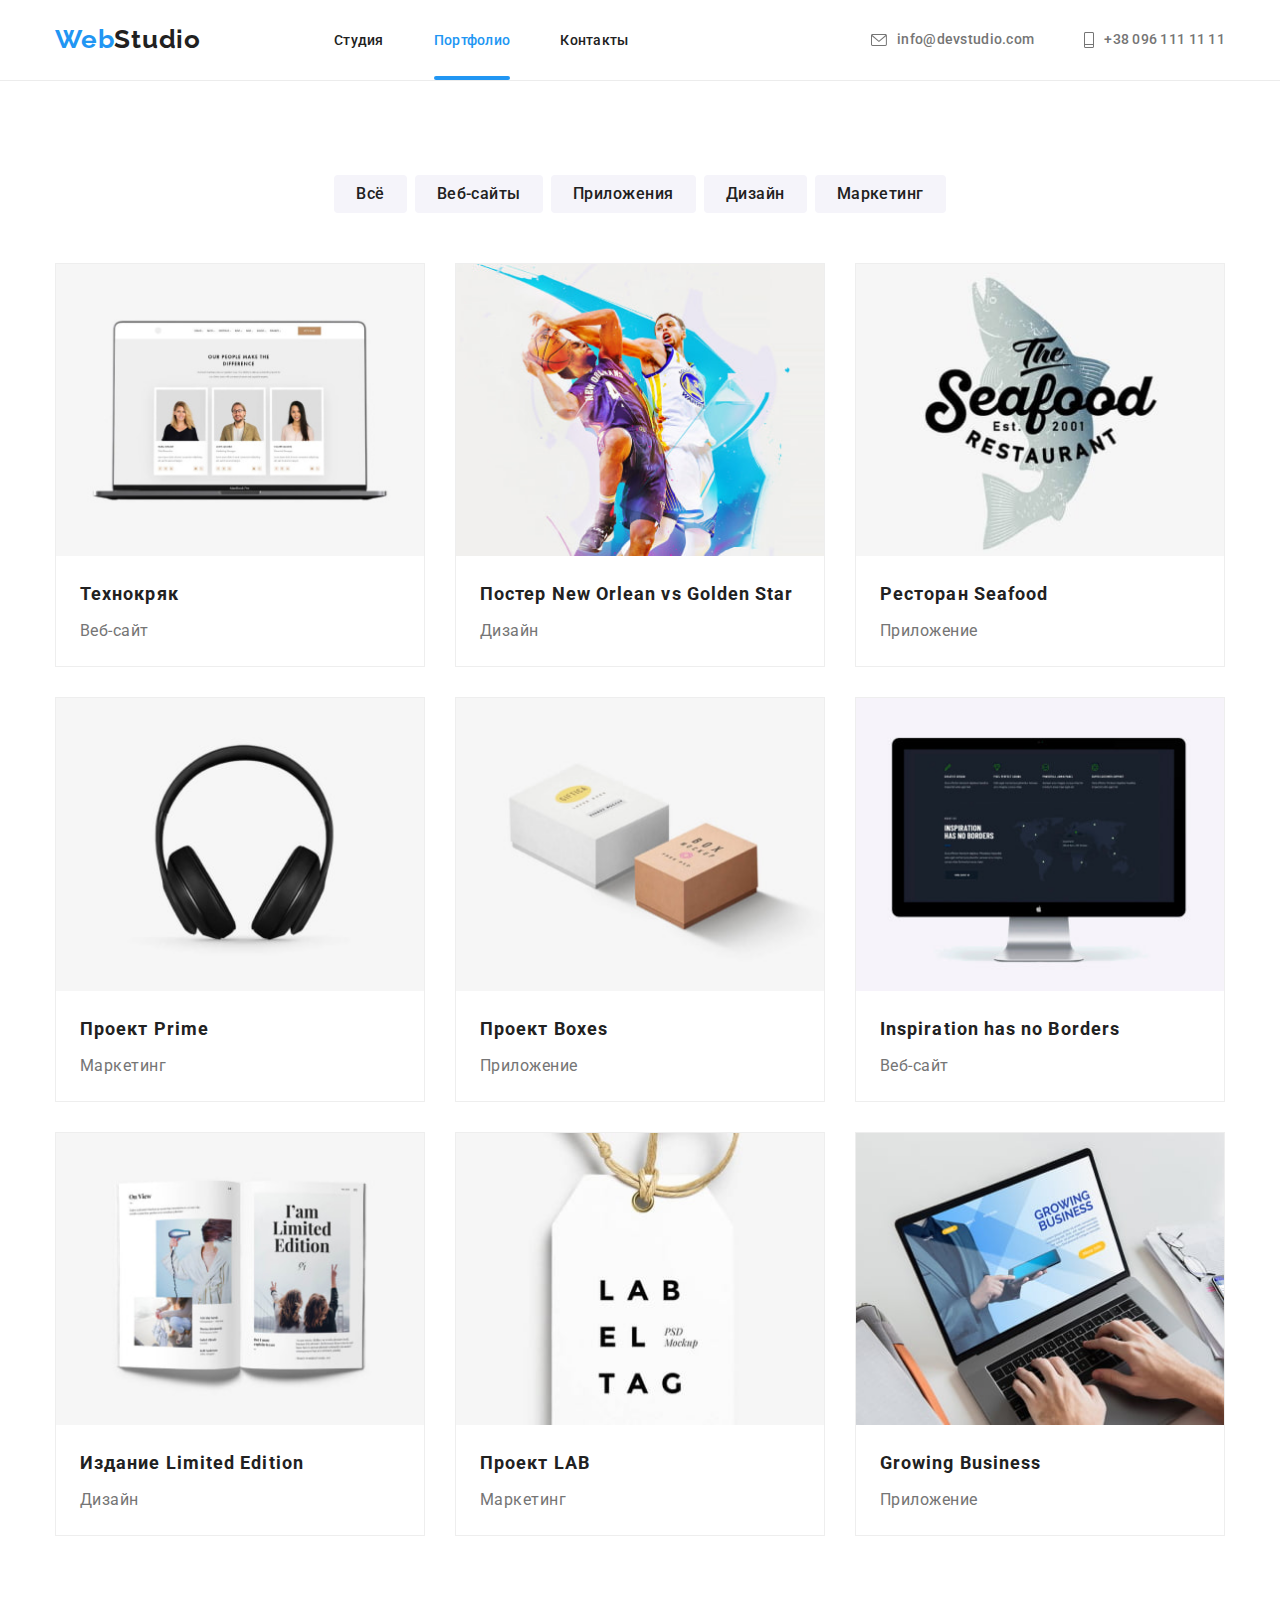
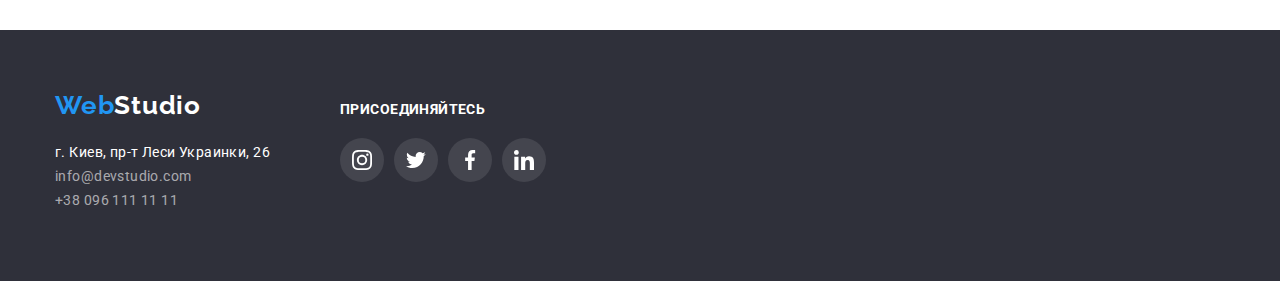
==== portfolio.html @ 9155a0b6 "Homework 6" ====
<!DOCTYPE html>
<html lang="ru">
<head>
    <meta charset="UTF-8">
    <meta http-equiv="X-UA-Compatible" content="IE=edge">
    <meta name="viewport" content="width=device-width, initial-scale=1.0">
    <title>Document</title>
    <link rel="stylesheet" href="./css/modern-normalize.css">
    <link rel="stylesheet" href="./css/common.css">
    <link rel="stylesheet" href="./css/portfolio.css">
    <link rel="preconnect" href="https://fonts.gstatic.com">
    <link href="https://fonts.googleapis.com/css2?family=Raleway:wght@700&family=Roboto:wght@400;500;700;900&display=swap"
          rel="stylesheet">
</head>
<body>
    <!-- Шапка сайта -->
    <header class="header">
        <div class="container">
            <nav class="nav-links">
                <a href="./index.html" class="logo-title"><span class="logo-title-web">Web</span>Studio</a>
              <ul class="nav-menu">
                <li><a href="./index.html" class="link">Студия</a></li>
                <li><a href="" class="current-link">Портфолио</a></li>
                <li><a href="" class="link">Контакты</a></li>
              </ul>
            </nav>
         <ul class="contact-items">
            <li class="contact-items-button"><a href="mailto:info@devstudio.com" class="mail">
                    <svg class="button-icon" width="16" height="12">
                        <use href="./images/sprite.svg#envelope"></use>
                    </svg>info@devstudio.com</a>
            </li>
            <li><a href="tel:+380961111111" class="tel">
                    <svg class="button-icon" width="10" height="16">
                        <use href="./images/sprite.svg#phone"></use>
                    </svg>+38 096 111 11 11</a>
                </li>
         </ul>
        </div>
    </header>
    <main>
        <section class="portfolio">
          <div class="container">
            <ul class="nav-buttons">
              <li><button type="button" class="button">Всё</button></li>
              <li><button type="button" class="button">Веб-сайты</button></li>
              <li><button type="button" class="button">Приложения</button></li>
              <li><button type="button" class="button">Дизайн</button></li>
              <li><button type="button" class="button">Маркетинг</button></li>
            </ul>
          </div>
        <div class="container">
          <ul class="project-list">
            <li class="project-item">
                <article class="card">
                    <div class="card-thumb">
                        <img src="./images/img-port-technokriak.jpg" alt="Фотография веб-сайта Технокряк" width="370">
                      <div class="thumb-overlay">
                        <p class="overlay-text">Технокряк это современная площадка распространения коронавируса. Компании используют эту платформу для цифрового шпионажа и атак на защищённые серверы конкурентов.</p>
                      </div>
                    </div>
                <div class="card-content">
                        <h3 class="project-title">Технокряк</h3>
                        <p class="project-type">Веб-сайт</p>
                    </div> 
                </article>
            </li>
            <li class="project-item">
                <article class="card">
                    <div class="card-thumb">
                        <img src="./images/img-port-new-orlean.jpg" alt="Фотография дизайна постера" width="370">
                    <div class="thumb-overlay">
                        <p class="overlay-text">Технокряк это современная площадка распространения коронавируса. Компании используют эту
                            платформу для цифрового шпионажа и атак на защищённые серверы конкурентов.</p>
                    </div>
                    </div>
                    <div class="card-content">
                        <h3 class="project-title">Постер New Orlean vs Golden Star</h3>
                        <p class="project-type">Дизайн</p>
                    </div>
                </article>
            </li>
            <li class="project-item">
                <article class="card">
                    <div class="card-thumb">
                        <img src="./images/img-port-seafood.jpg" alt="Фотография приложения ресторана" width="370">
                    <div class="thumb-overlay">
                        <p class="overlay-text">Технокряк это современная площадка распространения коронавируса. Компании используют эту
                            платформу для цифрового шпионажа и атак на защищённые серверы конкурентов.</p>
                    </div>
                    </div>
                    <div class="card-content">
                        <h3 class="project-title">Ресторан Seafood</h3>
                        <p class="project-type">Приложение</p>
                    </div>
                </article>
            </li>
            <li class="project-item">
                <article class="card">
                    <div class="card-thumb">
                        <img src="./images/img-port-prime.jpg" alt="Фотография маркетинг-проекта" width="370">
                    <div class="thumb-overlay">
                        <p class="overlay-text">Технокряк это современная площадка распространения коронавируса. Компании используют эту
                            платформу для цифрового шпионажа и атак на защищённые серверы конкурентов.</p>
                    </div></div>
                    <div class="card-content">
                        <h3 class="project-title">Проект Prime</h3>
                        <p class="project-type">Маркетинг</p>
                    </div>
                </article>
            </li>
            <li class="project-item">
                <article class="card">
                    <div class="card-thumb">
                        <img src="./images/img-port-boxes.jpg" alt="Фотография приложения проекта" width="370">
                        <div class="thumb-overlay">
                            <p class="overlay-text">Технокряк это современная площадка распространения коронавируса. Компании используют эту
                                платформу для цифрового шпионажа и атак на защищённые серверы конкурентов.</p>
                        </div>
                    </div>
                     <div class="card-content">
                        <h3 class="project-title">Проект Boxes</h3>
                        <p class="project-type">Приложение</p>
                    </div>
                </article>
            </li>
            <li class="project-item">
                <article class="card">
                    <div class="card-thumb">
                        <img src="./images/img-port-inspiration.jpg" alt="Фотография веб-сайта" width="370">
                        <div class="thumb-overlay">
                            <p class="overlay-text">Технокряк это современная площадка распространения коронавируса. Компании используют эту
                                платформу для цифрового шпионажа и атак на защищённые серверы конкурентов.</p>
                        </div>
                    </div>
                    <div class="card-content">
                        <h3 class="project-title">Inspiration has no Borders</h3>
                        <p class="project-type">Веб-сайт</p>
                    </div>
                </article>
            </li>
            <li class="project-item">
                <article class="card">
                    <div class="card-thumb">
                        <img src="./images/img-port-edition.jpg" alt="Фотография дизайна издания" width="370">
                        <div class="thumb-overlay">
                            <p class="overlay-text">Технокряк это современная площадка распространения коронавируса. Компании используют эту
                                платформу для цифрового шпионажа и атак на защищённые серверы конкурентов.</p>
                        </div>
                    </div>
                    <div class="card-content">
                        <h3 class="project-title">Издание Limited Edition</h3>
                        <p class="project-type">Дизайн</p>
                    </div>
                </article>
            </li>
            <li class="project-item">
                <article class="card">
                    <div class="card-thumb">
                        <img src="./images/img-port-lab.jpg" alt="Фотография маркетинг-проекта" width="370">
                        <div class="thumb-overlay">
                            <p class="overlay-text">Технокряк это современная площадка распространения коронавируса. Компании используют эту
                                платформу для цифрового шпионажа и атак на защищённые серверы конкурентов.</p>
                        </div>
                    </div>
                    <div class="card-content">
                        <h3 class="project-title">Проект LAB</h3>
                        <p class="project-type">Маркетинг</p>
                    </div>
                </article>
            </li>
            <li class="project-item">
                <article class="card">
                    <div class="card-thumb">
                        <img src="./images/img-port-business.jpg" alt="Фотография приложения" width="370">
                        <div class="thumb-overlay">
                            <p class="overlay-text">Технокряк это современная площадка распространения коронавируса. Компании используют эту
                                платформу для цифрового шпионажа и атак на защищённые серверы конкурентов.</p>
                        </div>
                    </div>
                    <div class="card-content">
                        <h3 class="project-title">Growing Business</h3>
                        <p class="project-type">Приложение</p>
                    </div>
                </article>
            </li>
          </ul>
         </div>
        </section>    
    </main>
    <footer class="footer">
        <div class="container">
            <div class="contact-section">
                <a href="./index.html" class="logo-title"><span class="logo-title-web">Web</span>Studio</a>
                <address>
                    <a href="" class="address">г. Киев, пр-т Леси Украинки, 26</a>
                    <ul class="contact-list">
                        <li><a href="mailto:info@devstudio.com" class="mail">info@devstudio.com</a>
                        </li>
                        <li><a href="tel:+380961111111" class="tel">+38 096 111 11 11</a>
                        </li>
                    </ul>
                </address>
            </div>
            <div class="menu-social-links">
                <h3 class="join-us">Присоединяйтесь</h3>
                <ul class="social-links">
                    <li>
                        <a href="">
                            <div class="social-links-icon-footer">
                                <svg class="instagram-icon" width="20" height="20">
                                    <use href="./images/sprite.svg#instagram"></use>
                                </svg>
                            </div>
                        </a>
                    </li>
                    <li>
                        <a href="">
                            <div class="social-links-icon-footer">
                                <svg class="twitter-icon" width="20" height="20">
                                    <use href="./images/sprite.svg#twitter"></use>
                                </svg>
                            </div>
                        </a>
                    </li>
                    <li>
                        <a href="">
                            <div class="social-links-icon-footer">
                                <svg class="facebook-icon" width="20" height="20">
                                    <use href="./images/sprite.svg#facebook"></use>
                                </svg>
                            </div>
                        </a>
                    </li>
                    <li>
                        <a href="">
                            <div class="social-links-icon-footer">
                                <svg class="linkedin-icon" width="20" height="20">
                                    <use href="./images/sprite.svg#linkedin"></use>
                                </svg>
                            </div>
                        </a>
                    </li>
                </ul>
            </div>
        </div>
    </footer>
    </body>
</html>
---- css/common.css ----
:root {
  --white-text: #ffffff;
  --white-text-op60: rgba(255, 255, 255, 0.6);
  --black-text: #212121;
  --grey-text: #757575;
  --blue-text: #2196f3;

  --white: #ffffff;
  --ghost-white: #f5f4fa;
  --black: #2f303a;
  --blue: #2196f3;

  --grey-icon: #afb1b8;
  --accent-icon: #2196f3;
}

/* Применяем основное семейство шрифтов для всего документа и ссылок */

body {
  font-family: 'Roboto', sans-serif;
}
/* Header */

/* Цвет фона хедера */
.header {
  background-color: var(--white);
}

/* Переназначаем шрифт для логотипа*/
.header .logo-title {
  font-family: 'Raleway', sans-serif;
  font-weight: 700;
  font-size: 26px;
  line-height: 1.2;
  letter-spacing: 0.03em;
  text-align: left;

  color: var(--black-text);
}
/* Переназначаем цвет для текста логотипа web */

.logo-title-web {
  color: var(--blue-text);
}

/* Шрифт для ссылок меню хедера */

.nav-menu a {
  font-weight: 500;
  font-size: 14px;
  line-height: 1.15;
  letter-spacing: 0.02em;
  color: var(--black-text);
  transition: color 250ms cubic-bezier(0.4, 0, 0.2, 1);
}

/* Псевдоклассы hover, focus, active для хедера */
.nav-menu .link:hover,
.nav-menu .link:focus,
.nav-menu .link:active {
  color: var(--blue-text);
}

/* Подсветка страницы, на которой находится пользователь */
.nav-menu .current-link {
  position: relative;
  color: var(--blue-text);
  display: block;
}

/* Делаем подчёркивание ссылки текущей страницы  */

.nav-menu .current-link::after {
  content: '';
  position: absolute;
  display: inline-block;
  left: 0;
  bottom: 0;
  width: 100%;
  height: 4px;
  background-color: var(--accent-icon);
  border-radius: 2px;
}

/* Шрифт для электронной почты в хедере и выравнивание иконки и адреса*/
.header .mail {
  font-weight: 500;
  font-size: 14px;
  line-height: 1.14;
  letter-spacing: 0.02em;
  display: flex;
  align-items: center;

  color: var(--grey-text);
  transition: color 250ms cubic-bezier(0.4, 0, 0.2, 1);
}

/* Шрифт для телефона в хедере и выравнивание иконки и телефона*/
.header .tel {
  font-weight: 500;
  font-size: 14px;
  line-height: 1.14;
  letter-spacing: 0.02em;
  display: flex;
  align-items: center;

  color: var(--grey-text);
  transition: color 250ms cubic-bezier(0.4, 0, 0.2, 1);
}

/* Общие параметры для контейнеров */

.container {
  margin-left: auto;
  margin-right: auto;
  width: 1200px;
  padding-left: 15px;
  padding-right: 15px;
}

/* Задаём flex элементам хедера */

.header .container,
.nav-links,
.nav-menu,
.contact-items {
  display: flex;
}

/* Контейнер хедера */
.header .container {
  justify-content: space-between;
  align-items: center;
}

/* Делаем высокие кнопки-ссылки */

.nav-menu a,
.contact-items {
  display: flex;
  padding-top: 32px;
  padding-bottom: 32px;
  align-items: center;
  margin-top: 0px;
  margin-bottom: 0px;
}

/* Марджины для логотипа */
.header .logo-title {
  margin-right: 93px;
  margin-bottom: 24px;
  margin-top: 24px;
}

/* Задаём нижний марджин кнопкам-ссылкам */
.nav-menu,
.contact-items {
  align-items: center;
  margin-top: 0px;
  margin-bottom: 0px;
}

.nav-menu li:not(:first-child) {
  margin-left: 50px;
}

.contact-items li:not(:first-child) {
  margin-left: 50px;
  color: var(--grey-text);
}

/* Делаем ховер для электронной почты и телефона */

.button-icon {
  margin-right: 10px;
  fill: currentColor;
}

.mail:hover,
.mail:focus,
.mail:active {
  color: var(--accent-icon);
}

.tel:hover,
.tel:focus,
.tel:active {
  color: var(--accent-icon);
}
.button-icon:hover,
.button-icon:focus,
.button-icon:active {
  color: var(--accent-icon);
}

/* Основной контент */

img {
  display: block;
  max-width: 100%;
  height: auto;
}

/* Footer */

/* Цвет фона футера */
.footer {
  background-color: var(--black);
}
.footer.container {
  margin-right: 70px;
}

/* Переназначаем шрифт для логотипа в футере*/
.footer .logo-title {
  font-family: 'Raleway', sans-serif;
  font-weight: 700;
  font-size: 26px;
  line-height: 1.2;
  letter-spacing: 0.03em;
  text-align: left;

  color: var(--white-text);
}

/* Шрифт для адреса в футере */
.footer .address {
  font-weight: 400;
  font-size: 14px;
  line-height: 1.7;
  letter-spacing: 0.03em;

  color: var(--white-text);
}

/* Шрифт для электронной почты в футере */
.footer .mail {
  font-weight: 400;
  font-size: 14px;
  line-height: 1.7;
  letter-spacing: 0.03em;

  color: var(--white-text-op60);
  transition: color 250ms cubic-bezier(0.4, 0, 0.2, 1);
}
/* Шрифт для телефона в футере */
.footer .tel {
  font-weight: 400;
  font-size: 14px;
  line-height: 1.7;
  letter-spacing: 0.03em;

  color: var(--white-text-op60);
  transition: color 250ms cubic-bezier(0.4, 0, 0.2, 1);
}
/* Шрифт для "присоединяйтесь" и "подпишитесь" в футере */
.join-us,
.sign-up {
  font-weight: 700;
  font-size: 14px;
  line-height: 1.14;
  letter-spacing: 0.03em;
  text-align: left;
  text-transform: uppercase;
  margin-bottom: 20px;

  color: var(--white-text);
}

/* Контейнер футера */
.footer .container {
  display: flex;
  align-items: baseline;
  padding-top: 60px;
  padding-bottom: 60px;
}

.footer .logo-title {
  display: block;
  margin-bottom: 20px;
}

.address,
.contact-list {
  padding-left: 0;
  margin: 0 0 9px 0;
}

.mail {
  margin: auto;
}
/* Задаём паддинги и марджины для секции ссылок соцсетей в футере */

.footer .menu-social-links {
  margin: 0 93px 0 70px;
}

.join-us {
  margin: 0 0 20px 0;
}

/* Задаём характеристики иконок соцсетей */

.social-links {
  display: flex;
  justify-content: space-between;
  padding-left: 0px;
  margin: auto;
}

.social-links li:not(:first-child) {
  margin-left: 10px;
}

.social-links-icon-footer {
  background: rgba(255, 255, 255, 0.1);
  color: var(--white-text);
  width: 44px;
  height: 44px;
  border-radius: 50%;
  justify-content: center;
  align-items: center;
  display: flex;
  transition: background-color 250ms cubic-bezier(0.4, 0, 0.2, 1);
}

.social-links-icon-footer svg {
  fill: currentColor;
}

.social-links-icon-footer:hover,
.social-links-icon-footer:focus,
.social-links-icon-footer:active {
  color: var(--white-text);
  background-color: var(--accent-icon);
}

/* Форма для подписки */

.sign-up-wrapper {
  display: flex;
}

.sign-up-form .input {
  position: relative;
  width: 358px;
  height: 50px;
  padding: 0 0 0 16px;
  box-sizing: border-box;
  border-radius: 4px;
  border: 1px solid;
  border-color: rgba(255, 255, 255, 0.3);
  background-color: var(--black);
}

.sign-up-form .button {
  display: flex;
  justify-content: center;
  align-items: center;
}

.icon-send {
  fill: currentColor;
  margin-left: 10px;
}

/* Модальное окно */
.backdrop {
  position: fixed;
  top: 0;
  left: 0;
  width: 100%;
  height: 100%;
  background-color: rgba(0, 0, 0, 0.2);

  opacity: 1;
  transition: opacity 250ms cubic-bezier(0.4, 0, 0.2, 1);
}

.backdrop.is-hidden {
  opacity: 0;
  pointer-events: none;
  visibility: visible;
}

.backdrop.is-hidden .modal {
  transform: translate(-50%, -50%) scale(1.1);
}

.modal {
  position: absolute;
  top: 50%;
  left: 50%;
  transform: translate(-50%, -50%);
  min-width: 528px;
  min-height: 521px;

  background-color: var(--white);

  transform: translate(-50%, -50%) scale(1);
  transition: transform 250ms cubic-bezier(0.4, 0, 0.2, 1);
}
 
.backdrop-close {
  display: flex;
  position: absolute;
  top: 8px;
  right: 8px;
  justify-content: center;
  align-items: center;
  width: 30px;
  height: 30px;
  border: 1px solid rgba(0, 0, 0, 0.1);
  border-radius: 50%;
  color: black;
  background-color: var(--white);
  transition: color 250ms cubic-bezier(0.4, 0, 0.2, 1);
  outline: none;
}

.close-icon svg {
  fill: currentColor;
}

.backdrop-close:hover .close-icon,
.backdrop-close:focus .close-icon {
  fill: var(--accent-icon);
}

/* Шрифт и размеры для формы заказа */
.order-form {
  padding: 40px;
}

.order-form-name {
  font-weight: 700;
  font-size: 20px;
  line-height: 1.15;
  letter-spacing: 0.01em;
  text-align: center;
  margin-top: 0px;
  margin-bottom: 12px;

  color: var(--black-text);
}

.order-form .label {
  display: flex;
  font-weight: 400;
  font-size: 12px;
  line-height: 1.17;
  letter-spacing: 0.03em;
  text-align: left;

  margin-bottom: 4px;

  color: var(--grey-text);
}

.input-wrapper {
  display: flex;
  flex-direction: column;
  margin-bottom: 10px;
}
.order-form .input {
  position: relative;
  width: 448px;
  height: 40px;
  outline: none;
  border: 1px solid rgba(33, 33, 33, 0.2);
  box-sizing: border-box;
  border-radius: 4px;
  padding-left: 42px;
  transition: border-color 250ms cubic-bezier(0.4, 0, 0.2, 1);
  }

.modal-icon {
  position: absolute;
  transform: translateX(50%) translateY(60%);
  justify-content: left;
  align-items: center;
  fill: currentColor;
  transition: color 250ms cubic-bezier(0.4, 0, 0.2, 1);
}

.input-wrapper:focus-within > .modal-icon {
   color: var(--accent-icon);
  }
.input-wrapper:focus-within > .input {
  border-color: var(--blue);
  }

.comment {
  font-weight: 400;
  font-size: 12px;
  line-height: 1.17;
  letter-spacing: 0.01em;
  display: flex;
  flex-direction: column;
  resize: none;
  width: 448px;
  height: 120px;
  margin-bottom: 20px;
  padding: 12px 16px 12px 16px;
  outline: none;
  border: 1px solid rgba(33, 33, 33, 0.2);
  box-sizing: border-box;
  border-radius: 4px;
  color: rgba(117, 117, 117, 0.5);
}

.comment:focus-within {
  border-color: var(--blue);
  }

/* Чекбокс */
.checkbox-field {
  display: flex;
  align-items: center;
}

.checkbox { 
  position: absolute;
  width: 1px;
  height: 1px;
  margin: -1px;
  border: 0;
  padding: 0;
  clip: rect(0 0 0 0);
  overflow: hidden;
}

.checkbox-icon {
  display: inline-block;
  width: 16px;
  height: 15px;
  margin-right: 10px;
  border: 2px solid #2a2a2a;
  border-radius: 4px;
  fill: currentColor;
  transition: transform 250ms cubic-bezier(0.4, 0, 0.2, 1);
}

.checkbox:checked + .checkbox-icon {
  border-color: transparent;
  background-color: var(--accent-icon);
  background-image: url('../images/icon-check.svg');
  background-size: contain;
  background-origin: border-box;
}

} .checkbox-text {
  font-weight: 400;
  font-size: 14px;
  line-height: 1.71;
  letter-spacing: 0.03em;

  color: var(--grey-text);
}

.checkbox-link {
  font-weight: 400;
  font-size: 14px;
  line-height: 1.71;
  letter-spacing: 0.03em;
  text-decoration: underline;

  color: var(--blue-text);
}

/* Кнопки заказа и подписки */
.order-form .button,
.sign-up-form .button {
  background-color: var(--blue);

  font-weight: 700;
  font-size: 16px;
  line-height: 1.87;
  display: flex;
  align-items: center;
  text-align: center;
  letter-spacing: 0.06em;

  color: var(--white-text);

  min-height: 50px;
  min-width: 200px;
  justify-content: center;
  align-items: center;
  margin-left: auto;
  margin-right: auto;
  padding: 10px 32px;
  border-width: 0px;
  border-radius: 4px;
  transition: background-color 250ms cubic-bezier(0.4, 0, 0.2, 1),
  color 250ms cubic-bezier(0.4, 0, 0.2, 1);
}

.sign-up-form .button {
  margin-left: 12px;
}

.sign-up-form .button:hover,
.sign-up-form .button:focus,
.sign-up-form .button:active {
  background-color: var(--white);
  color: var(--black-text);
}

.order-form .button {
  margin-top: 30px;
}

.order-form .button:hover,
.order-form .button:focus,
.order-form .button:active {
  background-color: #188CE8;
 }
---- css/portfolio.css ----
/* Страница "Портфолио" */

/* Задаём верхнюю границу и верхний паддинг для секции "Портфолио" */
.portfolio {
  border-top: 1px solid #ececec;
  padding-top: 94px;
}

/* Задаём flex и паддинги секции nav-buttons */
.nav-buttons {
  display: flex;
  justify-content: center;
  margin: 0 0 50px 0;
  padding-left: 0px;
}

.nav-buttons :not(:first-child) {
  margin-left: 8px;
}

.button {
  background-color: var(--ghost-white);

  font-weight: 500;
  font-size: 16px;
  line-height: 1.62;
  text-align: center;
  letter-spacing: 0.03em;

  color: var(--black-text);

  padding: 6px 22px;
  border: none;
  border-radius: 4px;
  transition: background-color 250ms cubic-bezier(0.4, 0, 0.2, 1),
    color 250ms cubic-bezier(0.4, 0, 0.2, 1),
    box-shadow 250ms cubic-bezier(0.4, 0, 0.2, 1);
}

/* Псевдоклассы hover, focus, active для кнопок секции "Портфолио" */
.button:hover,
.button:focus,
.button:active {
  background-color: var(--blue);
  color: var(--white-text);
  box-shadow: 0px 3px 1px rgba(0, 0, 0, 0.1), 0px 1px 2px rgba(0, 0, 0, 0.08),
    0px 2px 2px rgba(0, 0, 0, 0.12);
  border: none;
}

/* Перечень проектов */
.project-list {
  background-color: var(--white);
}

.project-title {
  font-weight: 700;
  font-size: 18px;
  line-height: 2;
  letter-spacing: 0.06em;

  color: var(--black-text);
}

.project-type {
  font-weight: 400;
  font-size: 16px;
  line-height: 1.87;
  letter-spacing: 0.03em;

  color: var(--grey-text);
}

/* Задаём паддинги секции со списком проектов  */

.container .project-list {
  padding-bottom: 94px;
}
/* Сетка проектов на flex */

.project-list {
  display: flex;
  flex-wrap: wrap;
  padding-left: 0px;
  margin-left: -30px;
  margin-top: -30px;
  margin-bottom: 0px;
}

.project-list .project-item {
  flex-basis: calc(100% / 3 - 30px);
  margin-left: 30px;
  margin-top: 30px;
}

.card-content {
  padding: 20px 24px;
}

.project-title,
.project-type {
  margin: auto;
}
.project-type {
  margin-top: 4px;
}

.project-list .card {
  border: 1px solid #eeeeee;
  transition: box-shadow 250ms cubic-bezier(0.4, 0, 0.2, 1);
}

.card:hover {
  box-shadow: 0px 1px 1px rgba(0, 0, 0, 0.12), 0px 4px 4px rgba(0, 0, 0, 0.06),
    1px 4px 6px rgba(0, 0, 0, 0.16);
}

/* Делаем оверлей на карточки портфолио */

.card-thumb {
  position: relative;
  overflow: hidden;
}

.overlay-text {
  font-size: 18px;
  font-weight: 400;
  line-height: 1.55;
  letter-spacing: 0.03em;
  text-align: left;
  padding: 63px 24px 63px 24px;
  margin: 0;
  color: var(--white-text);
}

.thumb-overlay {
  position: absolute;
  top: 0;
  left: 0;
  width: 100%;
  height: 100%;
  background: rgba(33, 150, 243, 0.9);
  transform: translateY(100%);
  opacity: 0;
  transition: transform 250ms cubic-bezier(0.4, 0, 0.2, 1),
    opacity 250ms cubic-bezier(0.4, 0, 0.2, 1);
}

.card:hover .thumb-overlay {
  transform: translateY(0);
  opacity: 1;
}
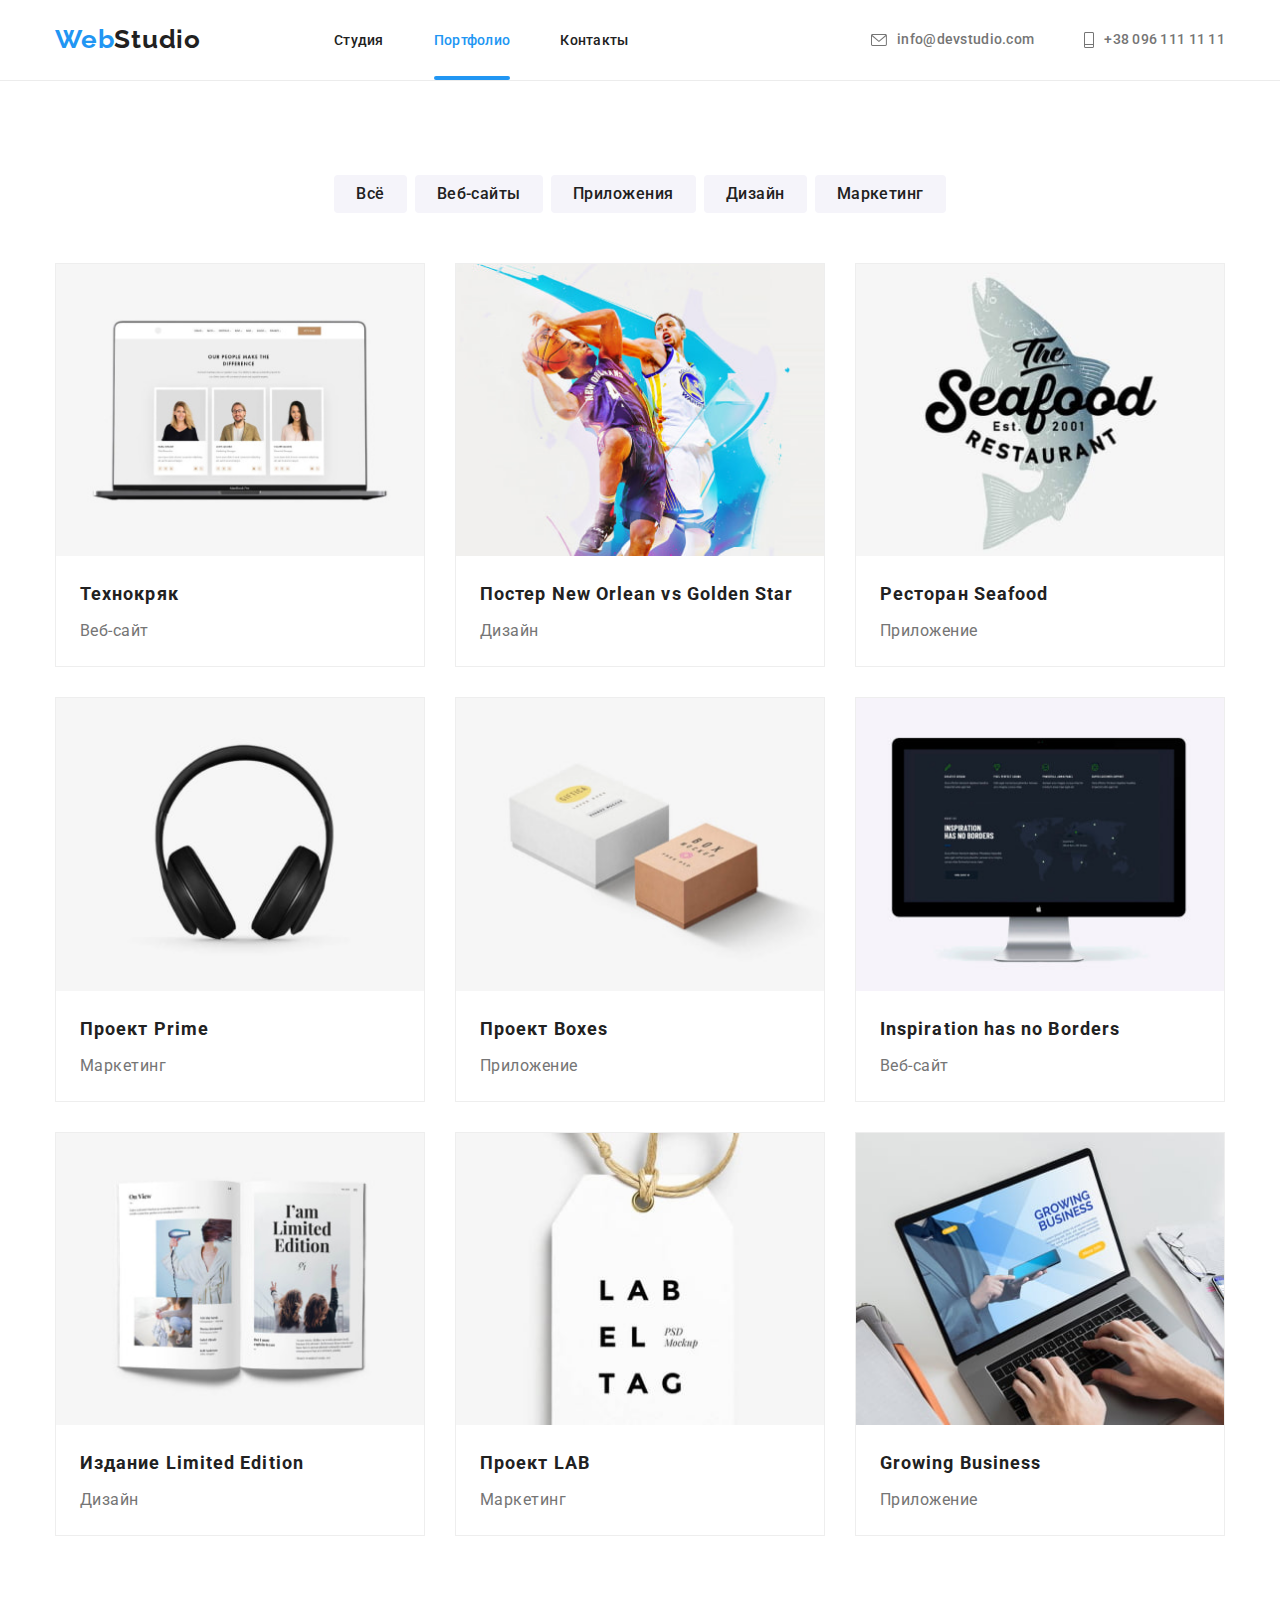
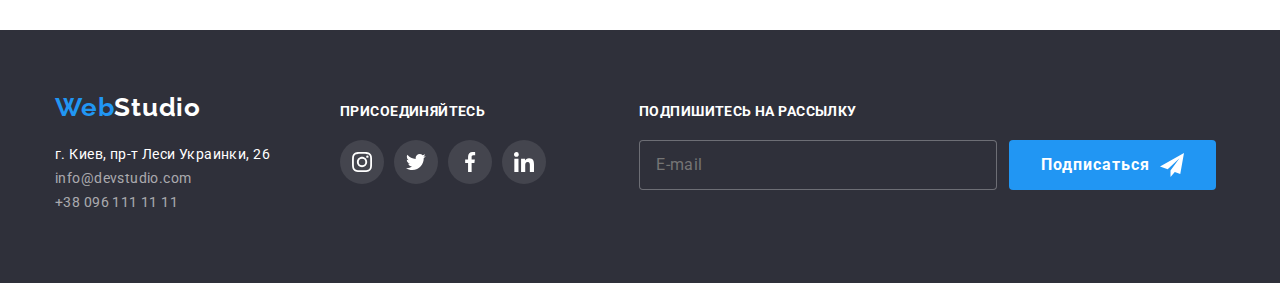
==== commit 34616df7: "homework 6" ====
--- a/portfolio.html
+++ b/portfolio.html
@@ -243,6 +243,16 @@
                     </li>
                 </ul>
             </div>
+            <form class="sign-up-form">
+                <h3 class="sign-up">Подпишитесь на рассылку</h3>
+                <div class="sign-up-wrapper">
+                    <input class="input" name="mail" type="email" placeholder="E-mail" />
+                    <button type="submit" class="button">Подписаться
+                        <svg width="24" height="24" class="icon-send">
+                            <use href="./images/sprite.svg#icon-send"></use>
+                        </svg></button>
+                </div>
+            </form>
         </div>
     </footer>
     </body>
--- a/css/common.css
+++ b/css/common.css
@@ -362,6 +362,15 @@
 .icon-send {
   fill: currentColor;
   margin-left: 10px;
+}
+
+.sign-up-wrapper .input {
+font-weight: 400;
+font-size: 16px;
+line-height: 1.25;
+letter-spacing: 0.03em;
+
+color: var(--white-text-op60);
 }
 
 /* Модальное окно */
